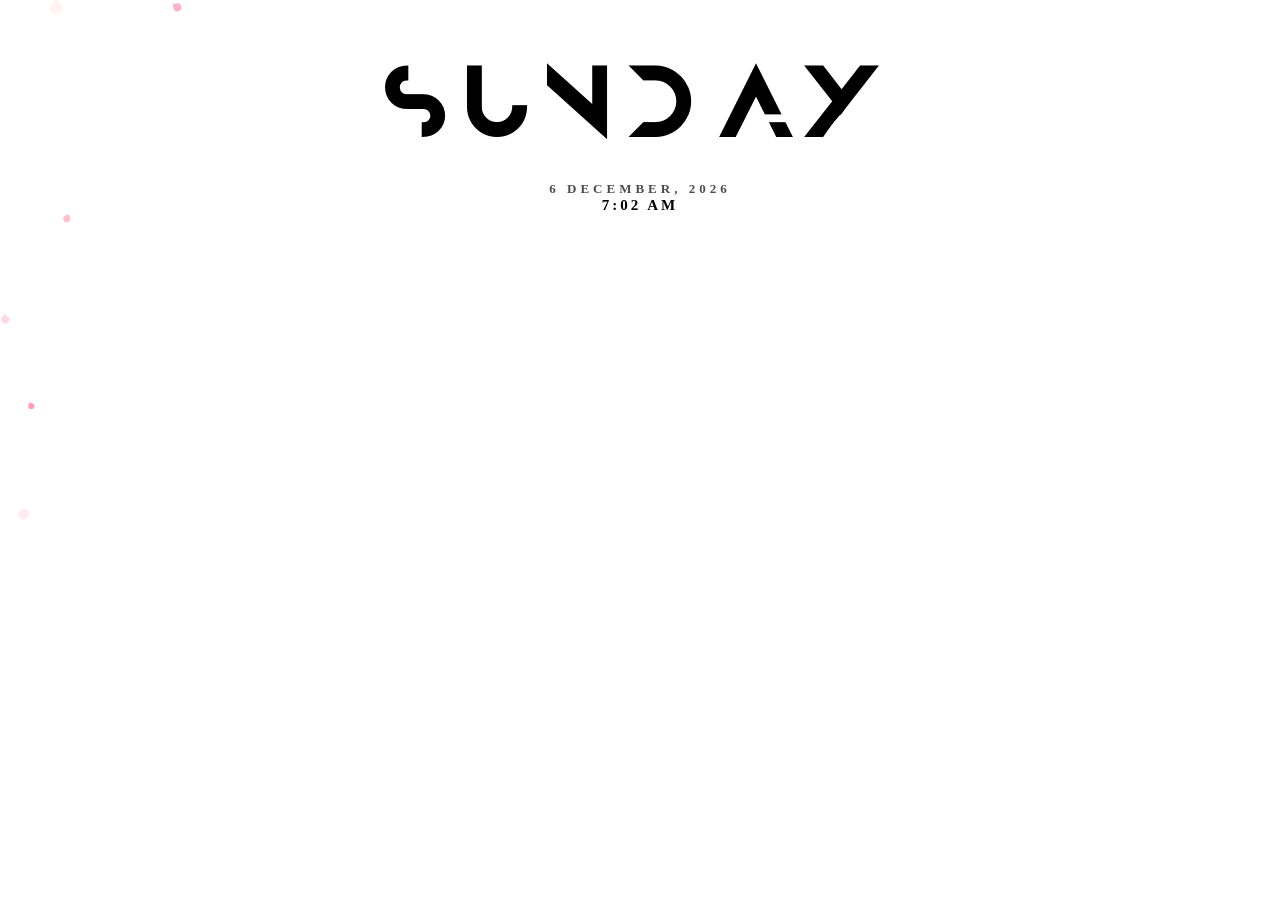
==== index.html @ 23119370 "Add files via upload" ====
<!DOCTYPE html>
<html lang="en">
<head>
  <meta charset="UTF-8">
  <title>Samurai Lock</title>
  <link rel="stylesheet" href="style.css">
</head>
<body>

  <div class="background"></div>
  <div id="petal-container"></div>
  <div id="darkLayer"></div>

  <!-- 🔥 CLOCK (OUTSIDE UI - ALWAYS VISIBLE) -->
  <div class="clockBox">
    <h1 id="day">SUNDAY</h1><br>
    <p id="date">10 MARCH, 2024</p>
    <p id="time">9:56 AM</p>
  </div>

  <div id="ui">

    <!-- LOGO SCREEN -->
    <div id="logoScreen">
      <img id="logo" src="images/User-0.png" alt="Samurai Logo">
      <p class="tap-hint">ANDREW FERNANDO</p>
    </div>

    <!-- PASSWORD AREA -->
    <div id="passwordArea" style="display: none; margin-top: 10px;">
      <div class="group">
        <input id="passwordInput" class="input" type="password" placeholder="Password">
      </div>
      <div id="message" style="margin-top: 5px;"></div>
      <div style="margin-top: 5px;">
        <button id="Btn" class="action-btn">Enter</button>
        <button id="Btn" class="action-btn">Back</button>
      </div>
    </div>
  </div>

  <script src="script.js"></script>
</body>
</html>
---- style.css ----
/* RESET */
/* 🚫 Disable text selection everywhere */
* {
  -webkit-user-select: none;
  -moz-user-select: none;
  -ms-user-select: none;
  user-select: none;
}

/* 🚫 Remove blue highlight on mobile */
* {
  -webkit-tap-highlight-color: transparent;
}

* {
  margin: 0;
  padding: 0;
  box-sizing: border-box;
}

body {
  height: 100vh;
  overflow: hidden;
  font-family: 'Segoe UI', serif;
}

/* BACKGROUND */
.background {
  position: fixed;
  width: 100%;
  height: 100%;
  background: url("images/Lock-img.jpg") center/cover no-repeat;
  z-index: 0;
}

/* PETALS */
#petal-container {
  position: fixed;
  width: 100%;
  height: 100%;
  pointer-events: none;
  z-index: 1;
}

.petal {
  position: absolute;
  width: 10px;
  height: 10px;
  /*background: #f77791;*/
  background: #ff89a1;
  border-radius: 50% 50% 50% 0;
  opacity: 0;
}

/* DARK LAYER */
#darkLayer {
  position: fixed;
  bottom: -100%;
  width: 100%;
  height: 100%;
  background: rgba(0,0,0,0.6);
  transition: bottom 1.2s ease;
  z-index: 2;
}

#darkLayer.active {
  bottom: 0;
}

/* UI */
#ui {
  position: absolute;
  top: 50%;
  left: 50%;
  transform: translate(-50%, -50%);
  display: none;
  z-index: 10;
  text-align: center;
}

/* LOGO */
#logo {
  width: 120px;
  cursor: pointer;
}

.tap-hint {
  color: rgb(255, 255, 255);
  font-size: 18px;
  font-family: 'Anurati', sans-serif;
}

#message {
  color: rgb(255, 255, 255);
  font-size: 20px;
  opacity: 0.9;
}

.hint {
  margin-top: 10px;
  color: rgb(255, 255, 255);
  font-size: 18px;
  opacity: 0.8;
}

/* PASSWORD */
#passwordArea {
  display: none;
}

/* CANVAS */
#boardWrap {
  width: 420px;
  height: 250px;
  background: #000000;
  border-radius: 10px;
  overflow: hidden;
}

#slashCanvas {
  width: 100%;
  height: 100%;
}

/* BUTTONS */
#btnRow {
  margin-top: 10px;
}

.action-btn {
  padding: 6px 20px;
  margin: 5px;
}

/* MESSAGE */
#message {
  margin-top: 10px;
}

/* 🔥 CLOCK STYLE */
@font-face {
  font-family: 'Anurati';
  src: url('Anurati-Regular.otf');
}

.clockBox {
  position: fixed;
  top: 60px;
  left: 50%;
  transform: translateX(-50%);
  text-align: center;
  color:#000000;
  text-shadow:0 0 10px rgb(255, 255, 255);
  z-index: 999;
}

#day {
  font-family: 'Anurati', sans-serif;
  font-size: 85px;
  letter-spacing: 14px;
}

#date {
  font-size: 13px;
  letter-spacing: 4px;
  opacity: 0.7;
  font-weight: bold;
}

#time {
  font-size: 15px;
  letter-spacing: 3px;
  font-weight: bold;
}

/* PASSWORD INPUT FIELD */
#passwordInput {
  margin-top: 15px;
  padding: 10px 15px;
  width: 250px;
  font-size: 18px;
  border-radius: 8px;
  border: none;
  outline: none;
  text-align: center;
  font-family: 'Segoe UI', serif;
}

/* Update hint style for password */
.hint {
  margin-top: 10px;
  color: rgb(255, 255, 255);
  font-size: 18px;
  opacity: 0.9;
}
/* From Uiverse.io by ozgeozkaraa01 */ 
.group {
  display: flex;
  line-height: 30px;
  align-items: center;
  position: relative;
  max-width: 250px;
  margin: 0 auto;
}

.input {
  width: 100%;
  height: 45px;
  line-height: 30px;
  padding-left: 3rem;
  border: 2px solid transparent;
  border-radius: 10px;
  outline: none;
  background-color: #f8fafc;
  color: #0d0c22;
  transition: 0.5s ease;
}

.input::placeholder {
  color: #94a3b8;
}

.input:focus, .input:hover {
  outline: none;
  border-color: rgb(108, 123, 252);
  background-color: #fff;
  box-shadow: 0 0 0 5px rgb(129 140 248 / 30%);
}

.icon {
  display:flex;
  flex-direction:column;
  align-items:center;
  background:none;
  border:none;
  color:white;
  cursor:pointer;
}

.icon-column{
  position: fixed;
  left: 20px;
  top: 50%;
  transform: translateY(-50%);
  display: flex;
  flex-direction: column;
  gap: 28px;
}

.icon img{
  width:55px;
  height:55px;
  border-radius:50%;
}

#Btn {
  background-color: #3b82f6; /* blue */
  color: white;
  border: none;
  padding: 8px 20px;
  border-radius: 8px;
  cursor: pointer;
  font-weight: bold;
  transition: background 0.3s;
}

#Btn:hover {
  background-color: #2563eb; /* darker blue on hover */
}
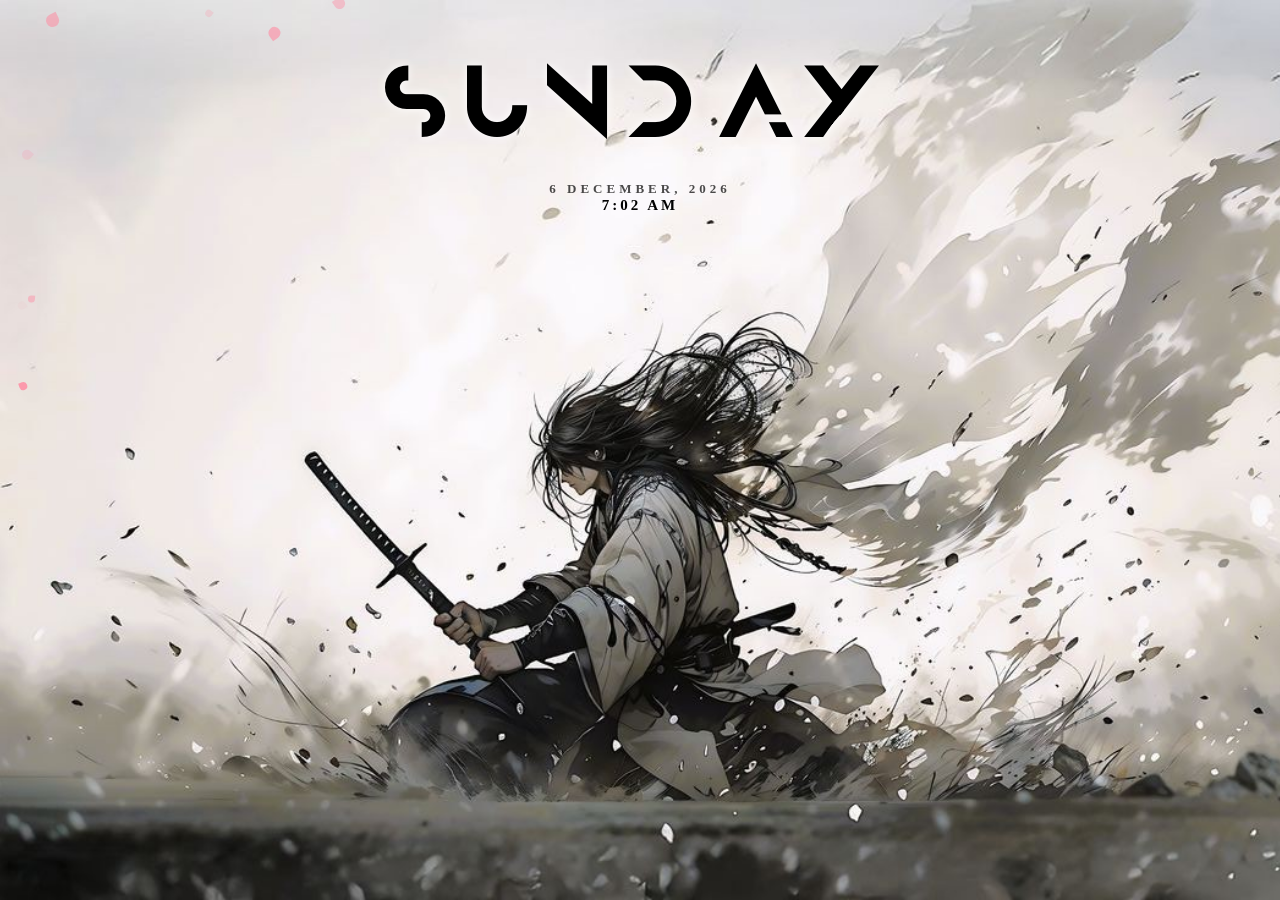
==== commit 60e41818: "Update index.html" ====
--- a/index.html
+++ b/index.html
@@ -29,7 +29,7 @@
     <!-- PASSWORD AREA -->
     <div id="passwordArea" style="display: none; margin-top: 10px;">
       <div class="group">
-        <input id="passwordInput" class="input" type="password" placeholder="Password">
+        <input id="passwordInput" class="input" type="password" placeholder="Password-->1234">
       </div>
       <div id="message" style="margin-top: 5px;"></div>
       <div style="margin-top: 5px;">
@@ -41,4 +41,4 @@
 
   <script src="script.js"></script>
 </body>
-</html>+</html>
